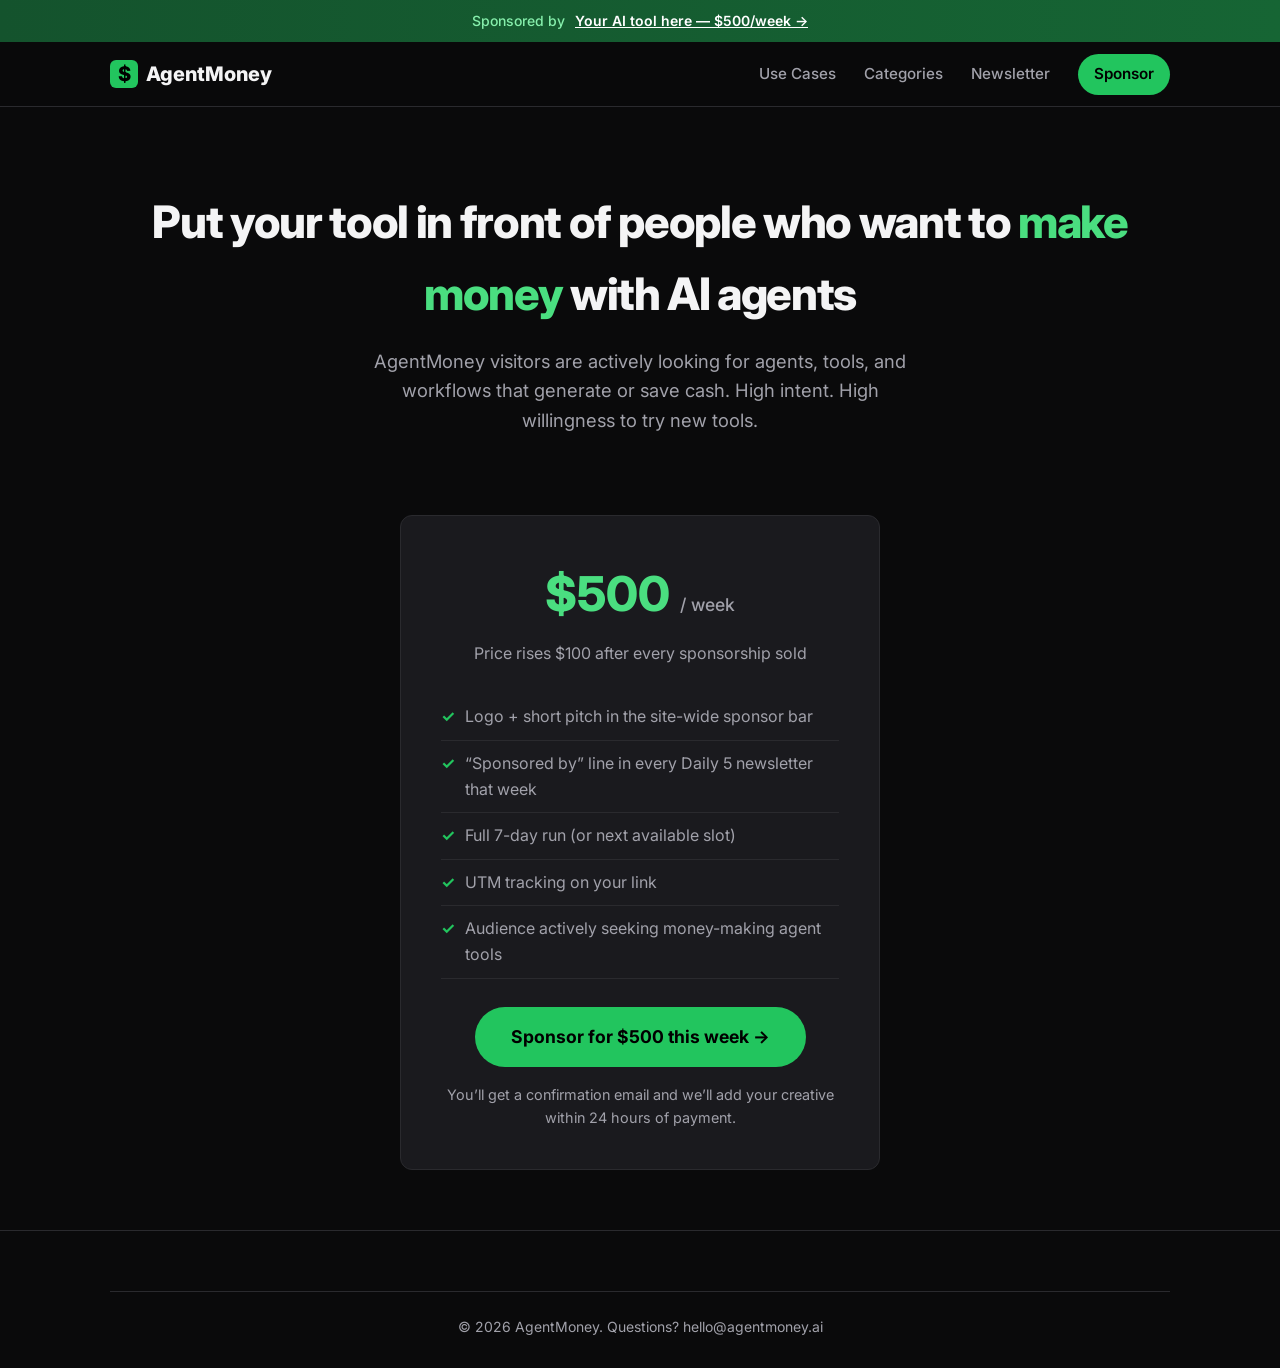
==== sponsor.html @ 53b1bd2c "Add files via upload" ====
<!DOCTYPE html>
<html lang="en">
<head>
  <meta charset="UTF-8">
  <meta name="viewport" content="width=device-width, initial-scale=1.0">
  <title>Sponsor AgentMoney — Reach people who want to make money with AI agents</title>
  <meta name="description" content="Sponsor the AgentMoney directory and newsletter. High-intent audience actively looking for AI agent tools that make money.">
  <link rel="stylesheet" href="styles.css">
  <link href="https://fonts.googleapis.com/css2?family=Inter:wght@400;500;600;700;800&display=swap" rel="stylesheet">
  <style>
    .sponsor-hero { padding: 80px 0 40px; text-align: center; }
    .sponsor-hero h1 { font-size: clamp(2rem, 4vw, 2.8rem); font-weight: 800; margin-bottom: 16px; letter-spacing: -0.03em; }
    .sponsor-hero p { color: var(--text-muted); font-size: 1.15rem; max-width: 560px; margin: 0 auto 40px; }
    .pricing-card {
      background: var(--bg-card);
      border: 1px solid var(--border);
      border-radius: var(--radius);
      padding: 40px;
      max-width: 480px;
      margin: 0 auto 60px;
      text-align: center;
    }
    .price { font-size: 3rem; font-weight: 800; color: var(--highlight); margin-bottom: 8px; }
    .price span { font-size: 1.1rem; font-weight: 500; color: var(--text-muted); }
    .pricing-card ul { list-style: none; text-align: left; margin: 28px 0; }
    .pricing-card li { padding: 10px 0; border-bottom: 1px solid var(--border); color: var(--text-muted); display: flex; gap: 10px; }
    .pricing-card li::before { content: "✓"; color: var(--accent); font-weight: 700; }
    .cta-btn {
      display: inline-block;
      background: var(--accent);
      color: #000;
      font-weight: 700;
      font-size: 1.1rem;
      padding: 16px 36px;
      border-radius: 999px;
      transition: background 0.15s;
    }
    .cta-btn:hover { background: var(--accent-hover); }
    .note { font-size: 0.9rem; color: var(--text-muted); margin-top: 16px; }
  </style>
</head>
<body>
  <div class="sponsor-bar">
    <div class="container sponsor-inner">
      <span class="sponsor-label">Sponsored by</span>
      <a href="/sponsor" class="sponsor-link">Your AI tool here — $500/week →</a>
    </div>
  </div>

  <header class="header">
    <div class="container header-inner">
      <a href="/" class="logo">
        <span class="logo-icon">$</span>
        <span class="logo-text">AgentMoney</span>
      </a>
      <nav class="nav">
        <a href="/">Use Cases</a>
        <a href="/#categories">Categories</a>
        <a href="/newsletter">Newsletter</a>
        <a href="/sponsor" class="btn-sponsor">Sponsor</a>
      </nav>
    </div>
  </header>

  <section class="sponsor-hero">
    <div class="container">
      <h1>Put your tool in front of people who want to <span class="highlight">make money</span> with AI agents</h1>
      <p>AgentMoney visitors are actively looking for agents, tools, and workflows that generate or save cash. High intent. High willingness to try new tools.</p>
    </div>
  </section>

  <section>
    <div class="container">
      <div class="pricing-card">
        <div class="price">$500 <span>/ week</span></div>
        <p style="color: var(--text-muted); margin-bottom: 8px;">Price rises $100 after every sponsorship sold</p>
        
        <ul>
          <li>Logo + short pitch in the site-wide sponsor bar</li>
          <li>“Sponsored by” line in every Daily 5 newsletter that week</li>
          <li>Full 7-day run (or next available slot)</li>
          <li>UTM tracking on your link</li>
          <li>Audience actively seeking money-making agent tools</li>
        </ul>

        <a href="https://buy.stripe.com/test_REPLACE_WITH_YOUR_LINK" class="cta-btn" id="stripe-link">
          Sponsor for $500 this week →
        </a>
        <p class="note">You’ll get a confirmation email and we’ll add your creative within 24 hours of payment.</p>
      </div>
    </div>
  </section>

  <footer class="footer">
    <div class="container">
      <div class="footer-bottom">
        <p>© 2026 AgentMoney. Questions? hello@agentmoney.ai</p>
      </div>
    </div>
  </footer>
</body>
</html>
---- styles.css ----
/* Reset & Base */
*, *::before, *::after { box-sizing: border-box; margin: 0; padding: 0; }
:root {
  --bg: #0a0a0b;
  --bg-elevated: #141416;
  --bg-card: #1a1a1e;
  --border: #2a2a2e;
  --text: #f4f4f5;
  --text-muted: #a1a1aa;
  --accent: #22c55e;
  --accent-hover: #16a34a;
  --accent-dim: rgba(34, 197, 94, 0.15);
  --highlight: #4ade80;
  --radius: 12px;
  --radius-sm: 8px;
  --font: 'Inter', system-ui, -apple-system, sans-serif;
}
html { scroll-behavior: smooth; }
body {
  font-family: var(--font);
  background: var(--bg);
  color: var(--text);
  line-height: 1.6;
  min-height: 100vh;
}
a { color: inherit; text-decoration: none; }
img { max-width: 100%; display: block; }
.container { max-width: 1100px; margin: 0 auto; padding: 0 20px; }

/* Sponsor Bar */
.sponsor-bar {
  background: linear-gradient(90deg, #14532d, #166534);
  padding: 10px 0;
  font-size: 14px;
  text-align: center;
}
.sponsor-inner { display: flex; align-items: center; justify-content: center; gap: 10px; flex-wrap: wrap; }
.sponsor-label { color: #86efac; font-weight: 500; }
.sponsor-link { color: #fff; font-weight: 600; text-decoration: underline; }
.sponsor-link:hover { color: #bbf7d0; }

/* Header */
.header {
  position: sticky; top: 0; z-index: 100;
  background: rgba(10, 10, 11, 0.85);
  backdrop-filter: blur(12px);
  border-bottom: 1px solid var(--border);
}
.header-inner {
  display: flex; align-items: center; justify-content: space-between;
  height: 64px;
}
.logo {
  display: flex; align-items: center; gap: 8px;
  font-weight: 800; font-size: 1.25rem;
}
.logo-icon {
  background: var(--accent);
  color: #000;
  width: 28px; height: 28px;
  border-radius: 6px;
  display: flex; align-items: center; justify-content: center;
  font-weight: 800;
}
.nav { display: flex; align-items: center; gap: 28px; }
.nav a { color: var(--text-muted); font-weight: 500; font-size: 0.95rem; transition: color 0.15s; }
.nav a:hover { color: var(--text); }
.btn-sponsor {
  background: var(--accent) !important;
  color: #000 !important;
  padding: 8px 16px;
  border-radius: 999px;
  font-weight: 600 !important;
}
.btn-sponsor:hover { background: var(--accent-hover) !important; }
.mobile-menu-btn { display: none; background: none; border: none; color: var(--text); font-size: 1.5rem; cursor: pointer; }

/* Hero */
.hero {
  padding: 80px 0 60px;
  background: radial-gradient(ellipse 80% 50% at 50% -20%, rgba(34, 197, 94, 0.12), transparent);
}
.hero-content { text-align: center; max-width: 720px; margin: 0 auto; }
.hero h1 {
  font-size: clamp(2.1rem, 5vw, 3.2rem);
  font-weight: 800;
  line-height: 1.15;
  letter-spacing: -0.03em;
  margin-bottom: 18px;
}
.highlight { color: var(--highlight); }
.hero-sub {
  font-size: 1.15rem;
  color: var(--text-muted);
  margin-bottom: 36px;
  max-width: 540px;
  margin-left: auto;
  margin-right: auto;
}
.search-box {
  display: flex; gap: 10px;
  max-width: 480px;
  margin: 0 auto 40px;
}
.search-box input {
  flex: 1;
  background: var(--bg-card);
  border: 1px solid var(--border);
  border-radius: var(--radius-sm);
  padding: 14px 18px;
  color: var(--text);
  font-size: 1rem;
  outline: none;
  transition: border-color 0.15s;
}
.search-box input:focus { border-color: var(--accent); }
.search-box input::placeholder { color: #71717a; }
.search-box button {
  background: var(--accent);
  color: #000;
  border: none;
  border-radius: var(--radius-sm);
  padding: 0 24px;
  font-weight: 600;
  font-size: 1rem;
  cursor: pointer;
  transition: background 0.15s;
}
.search-box button:hover { background: var(--accent-hover); }
.hero-stats {
  display: flex; justify-content: center; gap: 48px; flex-wrap: wrap;
}
.stat { text-align: center; }
.stat-num { display: block; font-size: 1.5rem; font-weight: 700; color: var(--highlight); }
.stat-label { font-size: 0.85rem; color: var(--text-muted); }

/* Newsletter CTA */
.newsletter-cta { padding: 20px 0 60px; }
.newsletter-box {
  background: var(--bg-elevated);
  border: 1px solid var(--border);
  border-radius: var(--radius);
  padding: 28px 32px;
  display: flex;
  align-items: center;
  justify-content: space-between;
  gap: 24px;
  flex-wrap: wrap;
}
.newsletter-text h2 { font-size: 1.25rem; font-weight: 700; margin-bottom: 4px; }
.newsletter-text p { color: var(--text-muted); font-size: 0.95rem; }
.newsletter-form { display: flex; gap: 10px; flex: 1; max-width: 400px; }
.newsletter-form input {
  flex: 1;
  background: var(--bg);
  border: 1px solid var(--border);
  border-radius: var(--radius-sm);
  padding: 12px 16px;
  color: var(--text);
  font-size: 0.95rem;
  outline: none;
}
.newsletter-form input:focus { border-color: var(--accent); }
.newsletter-form button {
  background: var(--accent);
  color: #000;
  border: none;
  border-radius: var(--radius-sm);
  padding: 0 20px;
  font-weight: 600;
  cursor: pointer;
  white-space: nowrap;
}
.newsletter-form button:hover { background: var(--accent-hover); }

/* Categories */
.categories { padding: 40px 0 60px; }
.section-title {
  font-size: 1.75rem;
  font-weight: 700;
  letter-spacing: -0.02em;
  margin-bottom: 28px;
  text-align: center;
}
.category-grid {
  display: grid;
  grid-template-columns: repeat(auto-fit, minmax(280px, 1fr));
  gap: 16px;
}
.category-card {
  background: var(--bg-card);
  border: 1px solid var(--border);
  border-radius: var(--radius);
  padding: 24px;
  transition: border-color 0.15s, transform 0.15s;
}
.category-card:hover {
  border-color: var(--accent);
  transform: translateY(-2px);
}
.cat-icon { font-size: 1.75rem; display: block; margin-bottom: 12px; }
.category-card h3 { font-size: 1.1rem; font-weight: 600; margin-bottom: 6px; }
.category-card p { color: var(--text-muted); font-size: 0.9rem; }

/* Use Cases */
.use-cases { padding: 40px 0 80px; }
.section-header {
  display: flex;
  align-items: center;
  justify-content: space-between;
  flex-wrap: wrap;
  gap: 16px;
  margin-bottom: 28px;
}
.section-header .section-title { margin-bottom: 0; text-align: left; }
.filters { display: flex; gap: 8px; flex-wrap: wrap; }
.filter-btn {
  background: var(--bg-card);
  border: 1px solid var(--border);
  color: var(--text-muted);
  padding: 8px 16px;
  border-radius: 999px;
  font-size: 0.875rem;
  font-weight: 500;
  cursor: pointer;
  transition: all 0.15s;
}
.filter-btn:hover, .filter-btn.active {
  background: var(--accent-dim);
  border-color: var(--accent);
  color: var(--highlight);
}
.use-case-grid {
  display: grid;
  grid-template-columns: repeat(auto-fill, minmax(320px, 1fr));
  gap: 20px;
}
.use-case-card {
  background: var(--bg-card);
  border: 1px solid var(--border);
  border-radius: var(--radius);
  padding: 24px;
  display: flex;
  flex-direction: column;
  transition: border-color 0.15s;
}
.use-case-card:hover { border-color: #3f3f46; }
.use-case-meta {
  display: flex;
  align-items: center;
  gap: 10px;
  margin-bottom: 12px;
  font-size: 0.8rem;
  color: var(--text-muted);
}
.use-case-tag {
  background: var(--accent-dim);
  color: var(--highlight);
  padding: 3px 10px;
  border-radius: 999px;
  font-weight: 500;
}
.use-case-card h3 {
  font-size: 1.1rem;
  font-weight: 600;
  margin-bottom: 10px;
  line-height: 1.35;
}
.use-case-card p {
  color: var(--text-muted);
  font-size: 0.925rem;
  margin-bottom: 16px;
  flex: 1;
}
.use-case-result {
  background: rgba(34, 197, 94, 0.08);
  border-left: 3px solid var(--accent);
  padding: 10px 14px;
  border-radius: 0 var(--radius-sm) var(--radius-sm) 0;
  font-size: 0.9rem;
  margin-bottom: 16px;
  color: #bbf7d0;
}
.use-case-footer {
  display: flex;
  align-items: center;
  justify-content: space-between;
  gap: 12px;
  margin-top: auto;
}
.agent-badge {
  font-size: 0.8rem;
  color: var(--text-muted);
  background: var(--bg);
  padding: 4px 10px;
  border-radius: 6px;
}
.view-prompt {
  font-size: 0.875rem;
  font-weight: 600;
  color: var(--highlight);
}
.view-prompt:hover { text-decoration: underline; }

/* How it works */
.how-it-works {
  padding: 60px 0 80px;
  background: var(--bg-elevated);
  border-top: 1px solid var(--border);
}
.steps {
  display: grid;
  grid-template-columns: repeat(auto-fit, minmax(260px, 1fr));
  gap: 32px;
  margin-top: 40px;
}
.step-num {
  width: 40px; height: 40px;
  background: var(--accent);
  color: #000;
  border-radius: 50%;
  display: flex; align-items: center; justify-content: center;
  font-weight: 800;
  font-size: 1.1rem;
  margin-bottom: 16px;
}
.step h3 { font-size: 1.15rem; font-weight: 600; margin-bottom: 8px; }
.step p { color: var(--text-muted); font-size: 0.95rem; }

/* Footer */
.footer {
  padding: 60px 0 30px;
  border-top: 1px solid var(--border);
}
.footer-grid {
  display: grid;
  grid-template-columns: 2fr 1fr 1fr;
  gap: 40px;
  margin-bottom: 40px;
}
.footer-brand p { color: var(--text-muted); margin-top: 12px; font-size: 0.95rem; max-width: 280px; }
.footer-links h4 { font-size: 0.9rem; font-weight: 600; margin-bottom: 16px; color: var(--text-muted); text-transform: uppercase; letter-spacing: 0.05em; }
.footer-links a { display: block; color: var(--text-muted); margin-bottom: 10px; font-size: 0.95rem; }
.footer-links a:hover { color: var(--text); }
.footer-bottom {
  border-top: 1px solid var(--border);
  padding-top: 24px;
  text-align: center;
  color: var(--text-muted);
  font-size: 0.875rem;
}

/* Responsive */
@media (max-width: 768px) {
  .nav { display: none; }
  .mobile-menu-btn { display: block; }
  .hero { padding: 50px 0 40px; }
  .newsletter-box { flex-direction: column; align-items: stretch; }
  .newsletter-form { max-width: none; }
  .section-header { flex-direction: column; align-items: flex-start; }
  .footer-grid { grid-template-columns: 1fr; gap: 32px; }
  .hero-stats { gap: 28px; }
}
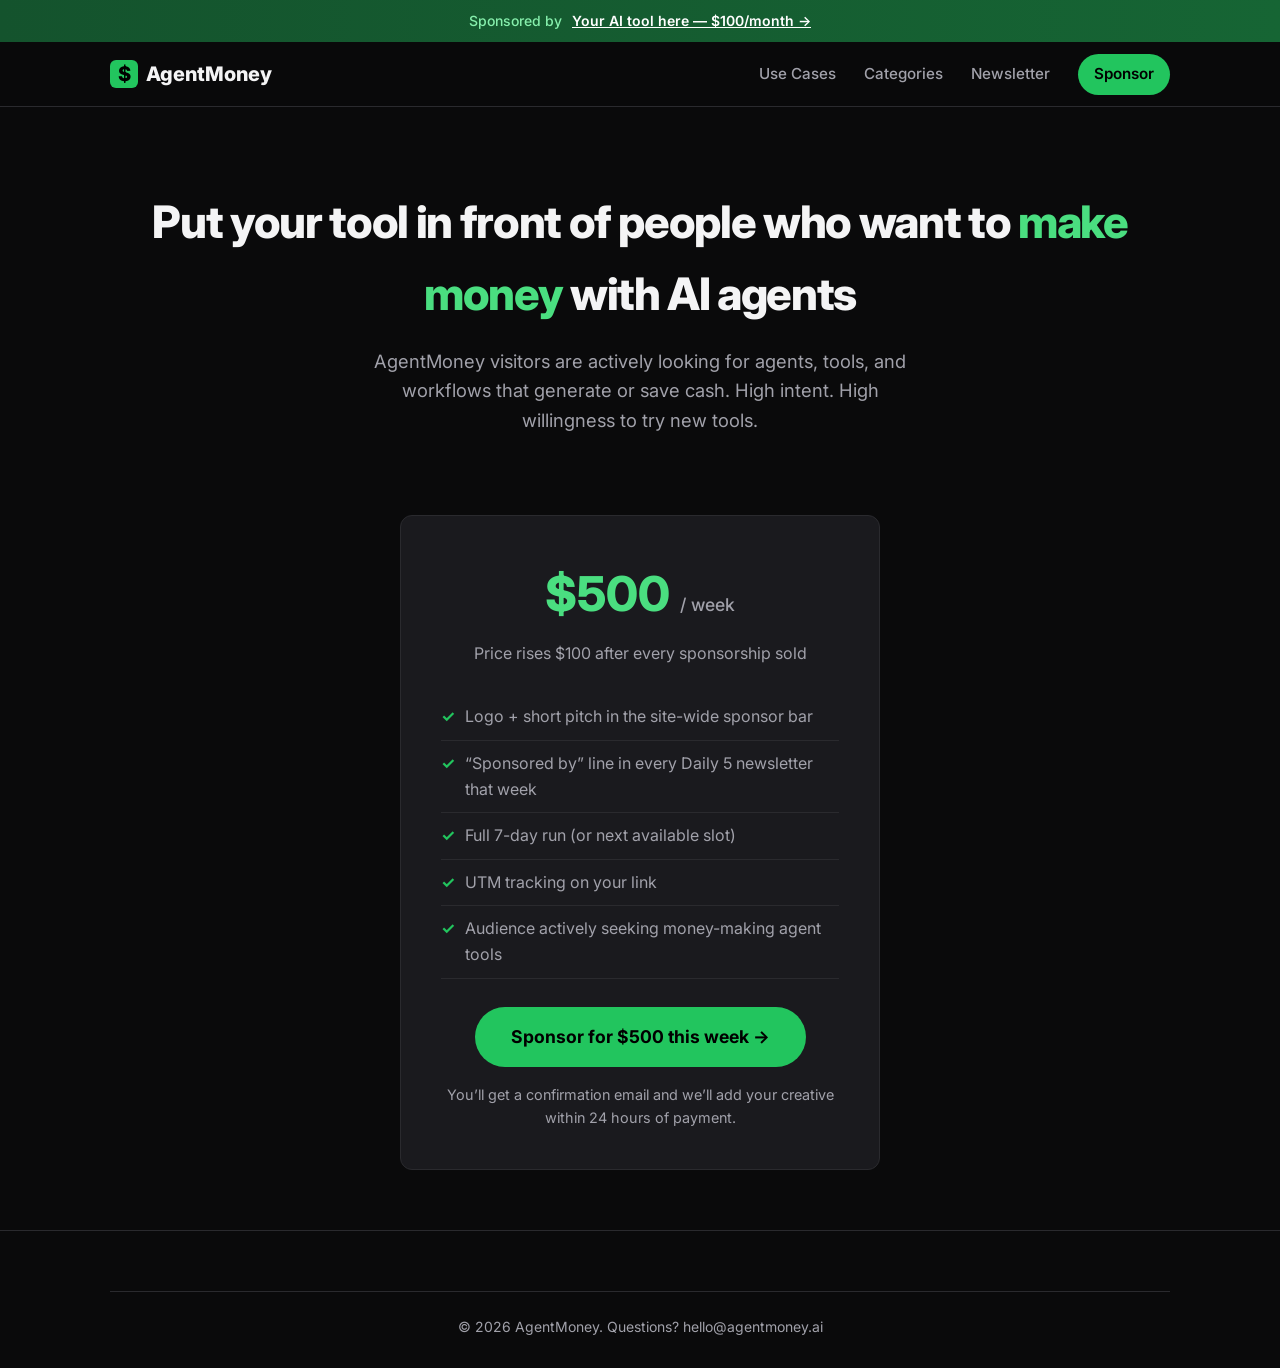
==== commit c653b2bf: "Update sponsorship pricing from $500/week to $100/month" ====
--- a/sponsor.html
+++ b/sponsor.html
@@ -43,7 +43,7 @@
   <div class="sponsor-bar">
     <div class="container sponsor-inner">
       <span class="sponsor-label">Sponsored by</span>
-      <a href="/sponsor" class="sponsor-link">Your AI tool here — $500/week →</a>
+     <a href="/sponsor.html" class="sponsor-link">Your AI tool here — $100/month →</a> 
     </div>
   </div>
 
@@ -57,7 +57,7 @@
         <a href="/">Use Cases</a>
         <a href="/#categories">Categories</a>
         <a href="/newsletter">Newsletter</a>
-        <a href="/sponsor" class="btn-sponsor">Sponsor</a>
+       <a href="/sponsor.html" class="btn-sponsor">Sponsor</a> 
       </nav>
     </div>
   </header>
@@ -83,7 +83,7 @@
           <li>Audience actively seeking money-making agent tools</li>
         </ul>
 
-        <a href="https://buy.stripe.com/test_REPLACE_WITH_YOUR_LINK" class="cta-btn" id="stripe-link">
+       <a href="https://buy.stripe.com/dRmbJ18TN7Ib6O181D1VK00" class="cta-btn" id="stripe-link"> 
           Sponsor for $500 this week →
         </a>
         <p class="note">You’ll get a confirmation email and we’ll add your creative within 24 hours of payment.</p>
